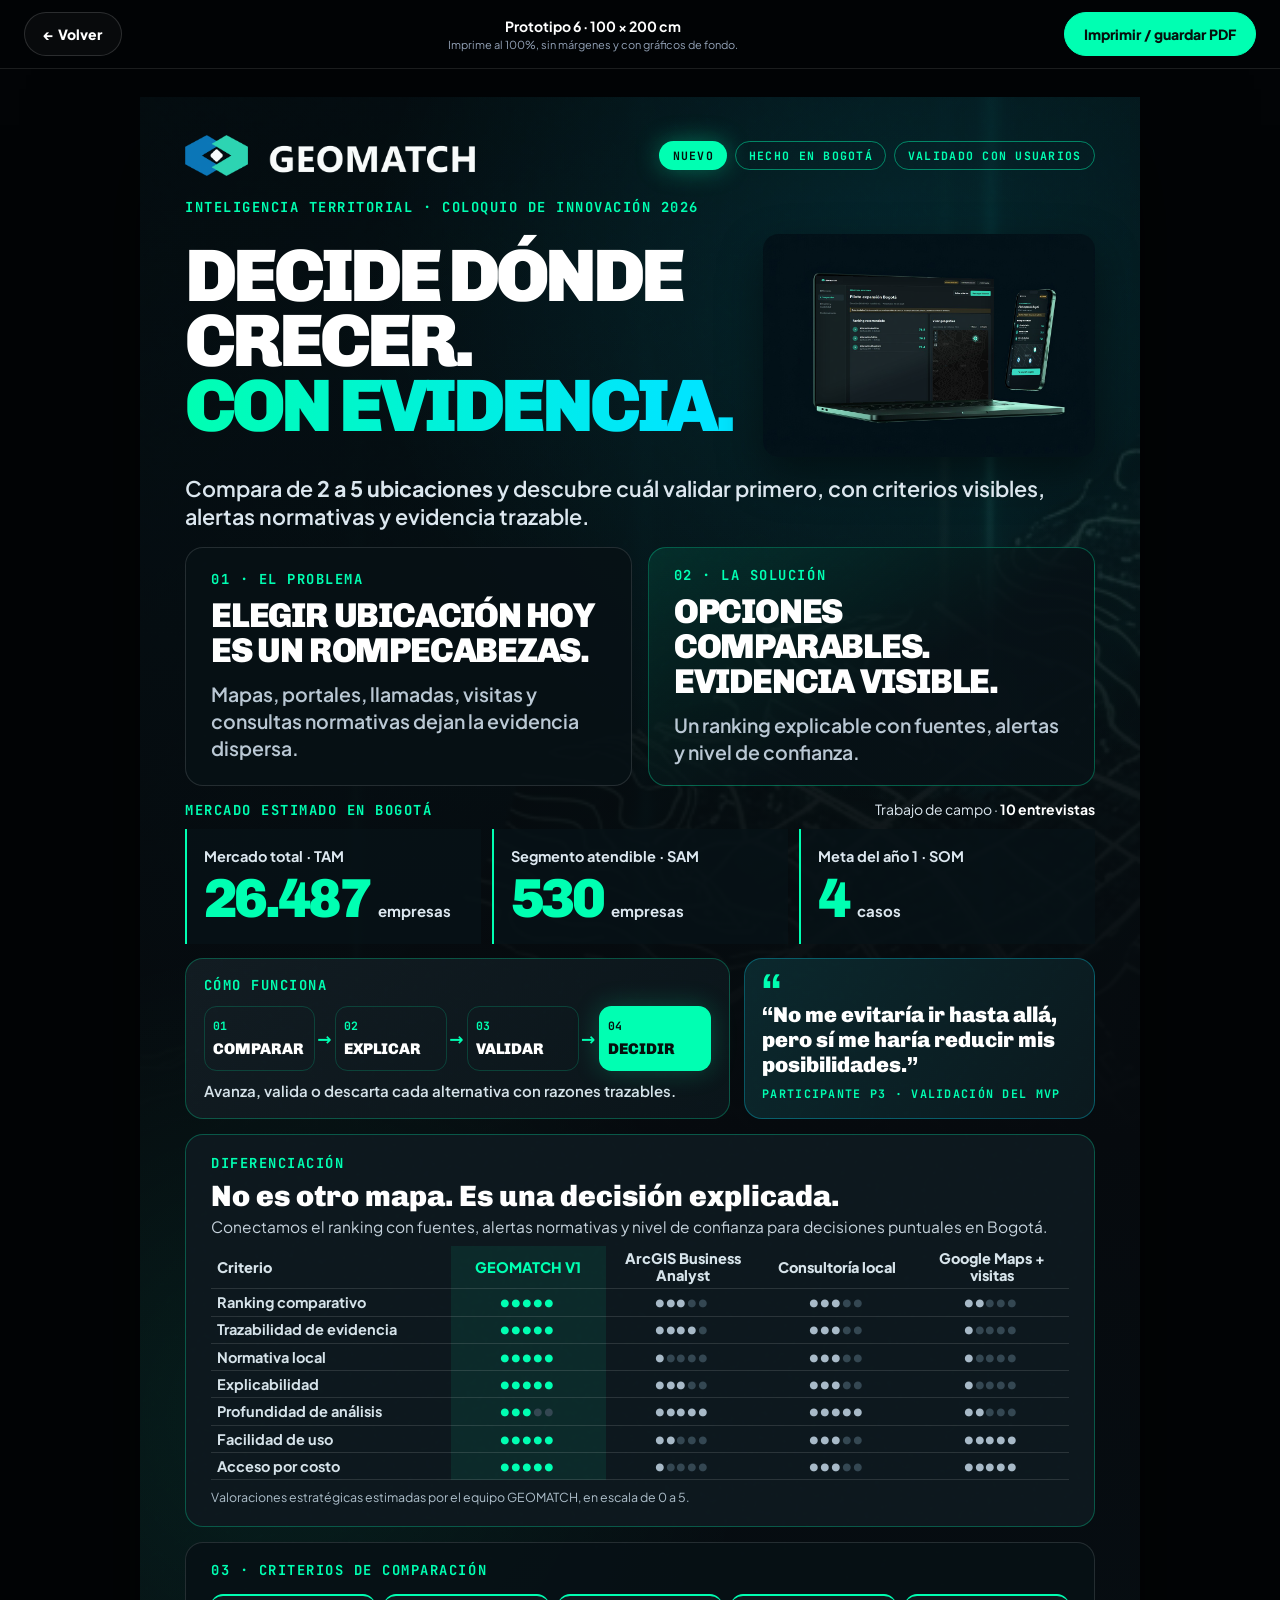
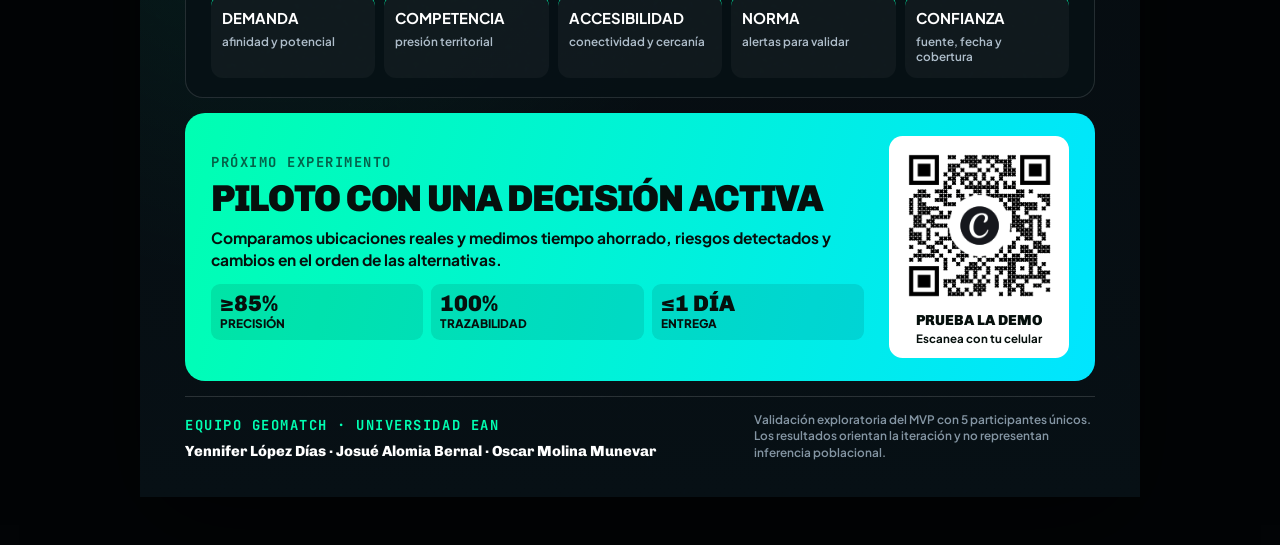
==== impreso/index.html @ 8d7f6aca "Publicar el póster GEOMATCH Prototipo 6" ====
<!doctype html>
<html lang="es">
  <head>
    <meta charset="utf-8" />
    <meta name="viewport" content="width=device-width, initial-scale=1" />
    <meta name="theme-color" content="#020406" />
    <meta
      name="description"
      content="Póster GEOMATCH Prototipo 6, en formato vertical de 100 × 200 cm."
    />
    <link rel="icon" type="image/png" href="../geomatch_logo_negativo.png" />
    <link rel="preconnect" href="https://fonts.googleapis.com" />
    <link rel="preconnect" href="https://fonts.gstatic.com" crossorigin />
    <link
      href="https://fonts.googleapis.com/css2?family=Chivo:wght@400;700;900&family=JetBrains+Mono:wght@500;700&family=Plus+Jakarta+Sans:wght@500;600;700;800&display=swap"
      rel="stylesheet"
    />
    <link rel="stylesheet" href="poster-v6.css" />
    <title>GEOMATCH · Póster 100 × 200 cm · Prototipo 6</title>
  </head>
  <body>
    <nav class="toolbar no-print" aria-label="Controles de impresión">
      <a class="button button-ghost" href="../" aria-label="Volver al selector">← Volver</a>
      <div class="print-spec">
        <strong>Prototipo 6 · 100 × 200 cm</strong>
        <span>Imprime al 100%, sin márgenes y con gráficos de fondo.</span>
      </div>
      <button class="button button-primary" id="print-button" type="button">Imprimir / guardar PDF</button>
    </nav>

    <main class="preview-stage">
      <article class="poster" aria-label="Póster GEOMATCH para coloquio">
        <div class="map-bg" aria-hidden="true"></div>
        <div class="poster-inner">
          <header class="brand-row">
            <img class="brand-logo" src="../geomatch_logo_negativo.png" alt="GEOMATCH" />
            <div class="eyebrows" aria-label="Estado del proyecto">
              <span class="eyebrow eyebrow-solid">Nuevo</span>
              <span class="eyebrow">Hecho en Bogotá</span>
              <span class="eyebrow">Validado con usuarios</span>
            </div>
          </header>

          <section class="hero">
            <p class="overline">Inteligencia territorial · Coloquio de Innovación 2026</p>
            <div class="hero-heading">
              <h1>
                <span>Decide dónde</span>
                <span>crecer.</span>
                <span class="gradient-text">Con evidencia.</span>
              </h1>
              <img class="mockup" src="../mockup_real.jpg" alt="GEOMATCH en un computador portátil y un celular" />
            </div>
            <p class="hero-copy">
              Compara de <strong>2 a 5 ubicaciones</strong> y descubre cuál validar primero, con criterios visibles,
              alertas normativas y evidencia trazable.
            </p>
          </section>

          <section class="evidence-grid" aria-label="El problema y la solución">
            <div class="evidence-card">
              <p class="section-label">01 · El problema</p>
              <h2>Elegir ubicación hoy es un rompecabezas.</h2>
              <p>Mapas, portales, llamadas, visitas y consultas normativas dejan la evidencia dispersa.</p>
            </div>
            <div class="evidence-card accent-card">
              <p class="section-label">02 · La solución</p>
              <h2>Opciones comparables. Evidencia visible.</h2>
              <p>Un ranking explicable con fuentes, alertas y nivel de confianza.</p>
            </div>
          </section>

          <section class="market" aria-labelledby="market-title">
            <div class="market-header">
              <h2 id="market-title" class="section-label">Mercado estimado en Bogotá</h2>
              <p>Trabajo de campo · <strong>10 entrevistas</strong></p>
            </div>
            <dl class="metrics">
              <div class="metric">
                <dt>Mercado total · TAM</dt>
                <dd><strong>26.487</strong><span>empresas</span></dd>
              </div>
              <div class="metric">
                <dt>Segmento atendible · SAM</dt>
                <dd><strong>530</strong><span>empresas</span></dd>
              </div>
              <div class="metric">
                <dt>Meta del año 1 · SOM</dt>
                <dd><strong>4</strong><span>casos</span></dd>
              </div>
            </dl>
          </section>

          <div class="process-row">
            <section class="flow" aria-labelledby="flow-title">
              <h2 class="section-label" id="flow-title">Cómo funciona</h2>
              <ol>
                <li><b>01</b><span>Comparar</span></li>
                <li><b>02</b><span>Explicar</span></li>
                <li><b>03</b><span>Validar</span></li>
                <li class="active"><b>04</b><span>Decidir</span></li>
              </ol>
              <p class="flow-caption">Avanza, valida o descarta cada alternativa con razones trazables.</p>
            </section>
            <figure class="testimonial" aria-labelledby="testimonial-credit">
              <span class="testimonial-mark" aria-hidden="true">“</span>
              <blockquote>
                <p>“No me evitaría ir hasta allá, pero sí me haría reducir mis posibilidades.”</p>
              </blockquote>
              <figcaption class="section-label" id="testimonial-credit">Participante P3 · Validación del MVP</figcaption>
            </figure>
          </div>

          <section class="comparison" aria-labelledby="comparison-title">
            <p class="section-label">Diferenciación</p>
            <h2 id="comparison-title">No es otro mapa. Es una decisión explicada.</h2>
            <p class="comparison-intro">Conectamos el ranking con fuentes, alertas normativas y nivel de confianza para decisiones puntuales en Bogotá.</p>
            <table aria-labelledby="comparison-title" aria-describedby="comparison-note">
              <colgroup>
                <col class="comparison-criterion" />
                <col span="4" />
              </colgroup>
              <thead>
                <tr>
                  <th scope="col">Criterio</th>
                  <th scope="col">GEOMATCH V1</th>
                  <th scope="col">ArcGIS Business Analyst</th>
                  <th scope="col">Consultoría local</th>
                  <th scope="col">Google Maps + visitas</th>
                </tr>
              </thead>
              <tbody>
                <tr>
                  <th scope="row">Ranking comparativo</th>
                  <td><span class="score-label">5 de 5</span><span class="score" aria-hidden="true"><span>●●●●●</span></span></td>
                  <td><span class="score-label">3 de 5</span><span class="score" aria-hidden="true"><span>●●●</span>●●</span></td>
                  <td><span class="score-label">3 de 5</span><span class="score" aria-hidden="true"><span>●●●</span>●●</span></td>
                  <td><span class="score-label">2 de 5</span><span class="score" aria-hidden="true"><span>●●</span>●●●</span></td>
                </tr>
                <tr>
                  <th scope="row">Trazabilidad de evidencia</th>
                  <td><span class="score-label">5 de 5</span><span class="score" aria-hidden="true"><span>●●●●●</span></span></td>
                  <td><span class="score-label">4 de 5</span><span class="score" aria-hidden="true"><span>●●●●</span>●</span></td>
                  <td><span class="score-label">3 de 5</span><span class="score" aria-hidden="true"><span>●●●</span>●●</span></td>
                  <td><span class="score-label">1 de 5</span><span class="score" aria-hidden="true"><span>●</span>●●●●</span></td>
                </tr>
                <tr>
                  <th scope="row">Normativa local</th>
                  <td><span class="score-label">5 de 5</span><span class="score" aria-hidden="true"><span>●●●●●</span></span></td>
                  <td><span class="score-label">1 de 5</span><span class="score" aria-hidden="true"><span>●</span>●●●●</span></td>
                  <td><span class="score-label">3 de 5</span><span class="score" aria-hidden="true"><span>●●●</span>●●</span></td>
                  <td><span class="score-label">1 de 5</span><span class="score" aria-hidden="true"><span>●</span>●●●●</span></td>
                </tr>
                <tr>
                  <th scope="row">Explicabilidad</th>
                  <td><span class="score-label">5 de 5</span><span class="score" aria-hidden="true"><span>●●●●●</span></span></td>
                  <td><span class="score-label">3 de 5</span><span class="score" aria-hidden="true"><span>●●●</span>●●</span></td>
                  <td><span class="score-label">3 de 5</span><span class="score" aria-hidden="true"><span>●●●</span>●●</span></td>
                  <td><span class="score-label">1 de 5</span><span class="score" aria-hidden="true"><span>●</span>●●●●</span></td>
                </tr>
                <tr>
                  <th scope="row">Profundidad de análisis</th>
                  <td><span class="score-label">3 de 5</span><span class="score" aria-hidden="true"><span>●●●</span>●●</span></td>
                  <td><span class="score-label">5 de 5</span><span class="score" aria-hidden="true"><span>●●●●●</span></span></td>
                  <td><span class="score-label">5 de 5</span><span class="score" aria-hidden="true"><span>●●●●●</span></span></td>
                  <td><span class="score-label">2 de 5</span><span class="score" aria-hidden="true"><span>●●</span>●●●</span></td>
                </tr>
                <tr>
                  <th scope="row">Facilidad de uso</th>
                  <td><span class="score-label">5 de 5</span><span class="score" aria-hidden="true"><span>●●●●●</span></span></td>
                  <td><span class="score-label">2 de 5</span><span class="score" aria-hidden="true"><span>●●</span>●●●</span></td>
                  <td><span class="score-label">3 de 5</span><span class="score" aria-hidden="true"><span>●●●</span>●●</span></td>
                  <td><span class="score-label">5 de 5</span><span class="score" aria-hidden="true"><span>●●●●●</span></span></td>
                </tr>
                <tr>
                  <th scope="row">Acceso por costo</th>
                  <td><span class="score-label">5 de 5</span><span class="score" aria-hidden="true"><span>●●●●●</span></span></td>
                  <td><span class="score-label">1 de 5</span><span class="score" aria-hidden="true"><span>●</span>●●●●</span></td>
                  <td><span class="score-label">3 de 5</span><span class="score" aria-hidden="true"><span>●●●</span>●●</span></td>
                  <td><span class="score-label">5 de 5</span><span class="score" aria-hidden="true"><span>●●●●●</span></span></td>
                </tr>
              </tbody>
            </table>
            <p class="comparison-note" id="comparison-note">Valoraciones estratégicas estimadas por el equipo GEOMATCH, en escala de 0 a 5.</p>
          </section>

          <section class="value-card" aria-labelledby="criteria-title">
            <h2 class="section-label" id="criteria-title">03 · Criterios de comparación</h2>
            <ul>
              <li><b>Demanda</b><span>afinidad y potencial</span></li>
              <li><b>Competencia</b><span>presión territorial</span></li>
              <li><b>Accesibilidad</b><span>conectividad y cercanía</span></li>
              <li><b>Norma</b><span>alertas para validar</span></li>
              <li><b>Confianza</b><span>fuente, fecha y cobertura</span></li>
            </ul>
          </section>

          <section class="pilot">
            <div class="pilot-copy">
              <p class="section-label dark-label">Próximo experimento</p>
              <h2>Piloto con una decisión activa</h2>
              <p>Comparamos ubicaciones reales y medimos tiempo ahorrado, riesgos detectados y cambios en el orden de las alternativas.</p>
              <div class="goals" aria-label="Metas del piloto">
                <span><b>≥85%</b> precisión</span>
                <span><b>100%</b> trazabilidad</span>
                <span><b>≤1 día</b> entrega</span>
              </div>
            </div>
            <figure class="qr-block">
              <img src="../qr_demo.png" alt="Código QR de la demo de GEOMATCH" />
              <figcaption><strong>Prueba la demo</strong><span>Escanea con tu celular</span></figcaption>
            </figure>
          </section>

          <footer class="poster-footer">
            <div>
              <p class="section-label">Equipo GEOMATCH · Universidad EAN</p>
              <p class="team">Yennifer López Días · Josué Alomia Bernal · Oscar Molina Munevar</p>
            </div>
            <p class="source-note">
              Validación exploratoria del MVP con 5 participantes únicos. Los resultados orientan la iteración y no representan inferencia poblacional.
            </p>
          </footer>
        </div>
      </article>
    </main>

    <script src="poster-v2.js"></script>
  </body>
</html>
---- impreso/poster-v6.css ----
:root {
  color-scheme: dark;
  font-family: "Plus Jakarta Sans", system-ui, sans-serif;
  background: #020406;
}

* {
  box-sizing: border-box;
}

html,
body {
  min-height: 100%;
  margin: 0;
  background: #020406;
}

body {
  color: #fff;
}

.toolbar {
  position: sticky;
  top: 0;
  z-index: 20;
  min-height: 68px;
  padding: 12px 24px;
  display: flex;
  align-items: center;
  justify-content: space-between;
  gap: 20px;
  background: rgb(2 4 6 / 88%);
  border-bottom: 1px solid rgb(255 255 255 / 10%);
  backdrop-filter: blur(18px);
}

.button {
  min-height: 44px;
  padding: 0 19px;
  border-radius: 999px;
  display: inline-flex;
  align-items: center;
  justify-content: center;
  border: 1px solid rgb(255 255 255 / 14%);
  font: 800 14px/1 "Plus Jakarta Sans", sans-serif;
  text-decoration: none;
  cursor: pointer;
}

.button-ghost {
  color: #fff;
  background: rgb(255 255 255 / 3%);
}

.button-primary {
  border-color: #00ffb2;
  background: #00ffb2;
  color: #06100d;
}

.print-spec {
  display: flex;
  flex-direction: column;
  text-align: center;
}

.print-spec strong {
  font-size: 14px;
  color: #fff;
}

.print-spec span {
  margin-top: 3px;
  font-size: 11px;
  color: #94a3b8;
}

.preview-stage {
  padding: 28px 20px 48px;
  display: flex;
  justify-content: center;
  overflow: auto;
}

.poster {
  position: relative;
  width: min(1000px, calc(100vw - 40px));
  aspect-ratio: 1 / 2;
  overflow: hidden;
  container-type: inline-size;
  background: #071015;
  color: #fff;
  box-shadow: 0 28px 100px rgb(0 0 0 / 55%);
  isolation: isolate;
  -webkit-print-color-adjust: exact;
  print-color-adjust: exact;
}

.poster::before {
  content: "";
  position: absolute;
  inset: 0;
  z-index: -1;
  background:
    radial-gradient(circle at 76% 9%, rgb(0 229 255 / 11%), transparent 27%),
    radial-gradient(circle at 14% 66%, rgb(0 255 178 / 8%), transparent 30%),
    linear-gradient(180deg, rgb(4 11 15 / 12%), #060a0e 52%, #071015);
}

.poster::after {
  content: "";
  position: absolute;
  inset: 0;
  z-index: 5;
  pointer-events: none;
  opacity: 0.13;
  background-image: url("data:image/svg+xml,%3Csvg viewBox='0 0 180 180' xmlns='http://www.w3.org/2000/svg'%3E%3Cfilter id='n'%3E%3CfeTurbulence type='fractalNoise' baseFrequency='.95' numOctaves='2' stitchTiles='stitch'/%3E%3C/filter%3E%3Crect width='100%25' height='100%25' filter='url(%23n)' opacity='.18'/%3E%3C/svg%3E");
  mix-blend-mode: soft-light;
}

.map-bg {
  position: absolute;
  inset: 0;
  z-index: -2;
  background-image: linear-gradient(180deg, rgb(3 9 13 / 35%), rgb(3 9 13 / 90%)), url("../ean-logo.jpeg");
  background-size: cover;
  background-position: center;
  opacity: 0.45;
}

.poster-inner {
  height: 100%;
  padding: 3.8cqw 4.5cqw 3.6cqw;
  display: grid;
  grid-auto-rows: auto;
  align-content: space-between;
  gap: 1.35cqw;
}

.brand-row {
  display: flex;
  align-items: center;
  justify-content: space-between;
  gap: 2cqw;
}

.brand-logo {
  width: 29cqw;
  height: auto;
  display: block;
}

.eyebrows {
  display: flex;
  flex-wrap: wrap;
  justify-content: flex-end;
  gap: 0.8cqw;
  max-width: 52cqw;
}

.eyebrow,
.section-label,
.overline {
  font-family: "JetBrains Mono", monospace;
  font-weight: 700;
  letter-spacing: 0.11em;
  text-transform: uppercase;
}

.eyebrow {
  padding: 0.8cqw 1.25cqw;
  border: 0.12cqw solid rgb(0 255 178 / 46%);
  border-radius: 999px;
  color: #00ffb2;
  font-size: 1.15cqw;
  line-height: 1;
}

.eyebrow-solid {
  background: #00ffb2;
  color: #06100d;
  box-shadow: 0 0 2.4cqw rgb(0 255 178 / 35%);
}

.hero {
  padding-top: 0.8cqw;
}

.hero-heading {
  display: grid;
  grid-template-columns: 56cqw minmax(0, 1fr);
  gap: 1.8cqw;
  align-items: center;
  margin-top: 1.75cqw;
}

.overline,
.section-label {
  margin: 0;
  color: #00ffb2;
  font-size: 1.38cqw;
  line-height: 1.25;
}

.hero h1 {
  margin: 0;
  font-family: "Chivo", sans-serif;
  font-size: 7.45cqw;
  font-weight: 900;
  line-height: 0.87;
  letter-spacing: -0.055em;
  text-transform: uppercase;
}

.hero h1 span {
  display: block;
}

.gradient-text {
  padding-bottom: 0.75cqw;
  color: #00ffb2;
  background: linear-gradient(90deg, #00ffb2 0%, #00e5ff 88%);
  -webkit-background-clip: text;
  background-clip: text;
  -webkit-text-fill-color: transparent;
}

.hero-copy {
  max-width: 86cqw;
  margin: 1.8cqw 0 0;
  color: #dce7ef;
  font-size: 2.15cqw;
  font-weight: 600;
  line-height: 1.34;
}

.evidence-card h2,
.pilot h2 {
  margin: 0.95cqw 0 0;
  font-family: "Chivo", sans-serif;
  font-weight: 900;
  text-transform: uppercase;
  letter-spacing: -0.035em;
}

.mockup {
  width: 100%;
  height: auto;
  display: block;
  border-radius: 1.55cqw;
  box-shadow: 0 1.8cqw 4.5cqw rgb(0 0 0 / 48%);
}

.market-header {
  display: flex;
  align-items: baseline;
  justify-content: space-between;
  gap: 1.4cqw;
  margin-bottom: 0.9cqw;
}

.market-header p {
  margin: 0;
  color: #dce7ef;
  font-size: 1.4cqw;
  line-height: 1.25;
}

.market-header strong {
  color: #fff;
}

.metrics {
  display: grid;
  grid-template-columns: repeat(3, minmax(0, 1fr));
  gap: 1.15cqw;
  margin: 0;
}

.metric {
  min-height: 11.5cqw;
  padding: 1.35cqw 1.65cqw;
  display: flex;
  flex-direction: column;
  justify-content: center;
  border-left: 0.28cqw solid #00ffb2;
  background: rgb(7 18 23 / 80%);
}

.metric dt {
  color: #dce7ef;
  font-size: 1.45cqw;
  font-weight: 700;
  line-height: 1.2;
}

.metric dd {
  display: flex;
  align-items: baseline;
  gap: 0.8cqw;
  margin: 0.85cqw 0 0;
}

.metric strong {
  color: #00ffb2;
  font-family: "Chivo", sans-serif;
  font-size: 5.5cqw;
  font-weight: 900;
  line-height: 0.9;
  letter-spacing: -0.06em;
}

.metric span {
  color: #dce7ef;
  font-size: 1.5cqw;
  font-weight: 700;
  line-height: 1.28;
}

.process-row {
  display: grid;
  grid-template-columns: minmax(0, 1.55fr) minmax(0, 1fr);
  gap: 1.4cqw;
}

.flow,
.testimonial {
  margin: 0;
  padding: 1.6cqw 1.75cqw;
  border: 0.12cqw solid rgb(0 255 178 / 26%);
  border-radius: 1.8cqw;
  background: linear-gradient(135deg, #121c22, #0a151a);
}

.flow {
  display: flex;
  flex-direction: column;
  justify-content: center;
}

.flow ol {
  margin: 1.2cqw 0 0;
  padding: 0;
  display: grid;
  grid-template-columns: repeat(4, minmax(0, 1fr));
  gap: 2cqw;
  list-style: none;
}

.flow li {
  position: relative;
  min-height: 6.5cqw;
  padding: 0.75cqw 0.8cqw;
  display: flex;
  flex-direction: column;
  justify-content: center;
  border: 0.11cqw solid rgb(0 255 178 / 18%);
  border-radius: 1.25cqw;
}

.flow li:not(:last-child)::after {
  content: "→" / "";
  position: absolute;
  left: 100%;
  top: 50%;
  width: 2cqw;
  transform: translateY(-50%);
  color: #00ffb2;
  text-align: center;
  font: 700 1.7cqw/1 system-ui, sans-serif;
}

.flow li.active {
  background: #00ffb2;
  color: #06100d;
  box-shadow: 0 0 2.6cqw rgb(0 255 178 / 22%);
}

.flow b {
  color: #00ffb2;
  font: 700 1.15cqw/1 "JetBrains Mono", monospace;
}

.flow .active b {
  color: #06100d;
}

.flow span {
  margin-top: 0.75cqw;
  font-family: "Chivo", sans-serif;
  font-size: 1.55cqw;
  font-weight: 900;
  text-transform: uppercase;
}

.flow-caption {
  margin: 1cqw 0 0;
  color: #d6e3ea;
  font-size: 1.5cqw;
  font-weight: 600;
  line-height: 1.3;
}

.testimonial {
  display: flex;
  flex-direction: column;
  justify-content: center;
  border-color: rgb(0 229 255 / 30%);
  background: linear-gradient(125deg, #0b282d, #0b191e);
}

.testimonial-mark {
  color: #00ffb2;
  font: 900 3.7cqw/0.65 "Chivo", sans-serif;
}

.testimonial blockquote {
  margin: 0.4cqw 0 0.9cqw;
}

.testimonial blockquote p {
  margin: 0;
  font: 900 2.15cqw/1.16 "Chivo", sans-serif;
}

.testimonial figcaption {
  font-size: 1.17cqw;
}

.evidence-grid {
  display: grid;
  grid-template-columns: repeat(2, minmax(0, 1fr));
  gap: 1.55cqw;
}

.evidence-card,
.value-card {
  padding: 1.9cqw 2.5cqw;
  display: flex;
  flex-direction: column;
  justify-content: center;
  border: 0.12cqw solid rgb(255 255 255 / 12%);
  border-radius: 1.8cqw;
  background: rgb(7 17 22 / 90%);
}

.accent-card {
  border-color: rgb(0 255 178 / 30%);
  background: linear-gradient(145deg, rgb(0 255 178 / 10%), rgb(7 17 22 / 92%) 58%);
}

.evidence-card h2 {
  font-size: 3.45cqw;
  line-height: 1.02;
}

.evidence-card > p:not(.section-label) {
  margin: 1.25cqw 0 0;
  color: #bac8d4;
  font-size: 1.95cqw;
  font-weight: 600;
  line-height: 1.4;
}

.comparison {
  padding: 2.05cqw 2.5cqw;
  border: 0.12cqw solid rgb(0 255 178 / 28%);
  border-radius: 1.8cqw;
  background: #0d181e;
}

.comparison h2 {
  margin: 0.75cqw 0 0;
  font: 900 2.95cqw/1.06 "Chivo", sans-serif;
}

.comparison-intro {
  margin: 0.55cqw 0 0.95cqw;
  color: #c5d2dc;
  font-size: 1.55cqw;
  line-height: 1.25;
}

.comparison table {
  width: 100%;
  border-collapse: collapse;
  table-layout: fixed;
  font-size: 1.45cqw;
  line-height: 1.14;
}

.comparison-criterion {
  width: 28%;
}

.comparison th,
.comparison td {
  padding: 0.48cqw 0.62cqw;
  border-bottom: 0.1cqw solid rgb(255 255 255 / 12%);
  text-align: center;
}

.comparison th:first-child {
  text-align: left;
}

.comparison thead th {
  color: #d6e3ea;
  font-weight: 800;
}

.comparison tbody th {
  color: #d6e3ea;
  font-weight: 700;
}

.comparison tr > :nth-child(2) {
  background: rgb(0 255 178 / 8%);
  color: #00ffb2;
}

.score {
  color: #344752;
  font: 700 1.27cqw/1 "JetBrains Mono", monospace;
  letter-spacing: 0.28cqw;
  white-space: nowrap;
}

.score > span {
  color: #a8bac8;
}

.comparison td:nth-child(2) .score > span {
  color: #00ffb2;
}

.score-label {
  position: absolute;
  width: 1px;
  height: 1px;
  padding: 0;
  overflow: hidden;
  clip-path: inset(50%);
  white-space: nowrap;
}

.comparison-note {
  margin: 0.95cqw 0 0;
  color: #aebfcb;
  font-size: 1.24cqw;
  line-height: 1.25;
}

.value-card ul {
  margin: 1.5cqw 0 0;
  padding: 0;
  display: grid;
  grid-template-columns: repeat(5, 1fr);
  gap: 0.9cqw;
  list-style: none;
}

.value-card li {
  padding: 1.35cqw 1.1cqw;
  border-radius: 1.2cqw;
  background: rgb(255 255 255 / 4%);
  border-top: 0.22cqw solid #00ffb2;
}

.value-card b,
.value-card span {
  display: block;
}

.value-card b {
  color: #fff;
  font-size: 1.48cqw;
  text-transform: uppercase;
}

.value-card span {
  margin-top: 0.65cqw;
  color: #aebdca;
  font-size: 1.17cqw;
  font-weight: 600;
  line-height: 1.3;
}

.pilot {
  padding: 2.3cqw 2.6cqw;
  display: grid;
  grid-template-columns: 1fr 18cqw;
  gap: 2.5cqw;
  align-items: center;
  border-radius: 2cqw;
  background: linear-gradient(105deg, #00ffb2, #00e5ff);
  color: #06100d;
}

.dark-label {
  color: rgb(6 16 13 / 66%);
}

.pilot h2 {
  font-size: 3.75cqw;
  line-height: 0.95;
}

.pilot-copy > p:not(.section-label) {
  margin: 1.1cqw 0 0;
  max-width: 62cqw;
  font-size: 1.55cqw;
  font-weight: 700;
  line-height: 1.38;
}

.goals {
  margin-top: 1.4cqw;
  display: grid;
  grid-template-columns: repeat(3, 1fr);
  gap: 0.8cqw;
}

.goals span {
  padding: 0.9cqw;
  border-radius: 0.9cqw;
  background: rgb(6 16 13 / 10%);
  font-size: 1.18cqw;
  font-weight: 800;
  text-transform: uppercase;
}

.goals b {
  display: block;
  font: 900 2.25cqw/1 "Chivo", sans-serif;
}

.qr-block {
  margin: 0;
  padding: 1.15cqw;
  border-radius: 1.35cqw;
  background: #fff;
  color: #06100d;
}

.qr-block img {
  width: 100%;
  aspect-ratio: 1;
  display: block;
}

.qr-block figcaption {
  margin-top: 0.65cqw;
  text-align: center;
}

.qr-block strong,
.qr-block span {
  display: block;
}

.qr-block strong {
  font-family: "Chivo", sans-serif;
  font-size: 1.45cqw;
  font-weight: 900;
  text-transform: uppercase;
}

.qr-block span {
  margin-top: 0.25cqw;
  font-size: 1.15cqw;
  font-weight: 700;
}

.poster-footer {
  padding-top: 1.55cqw;
  display: grid;
  grid-template-columns: 1.6fr 1fr;
  gap: 2.4cqw;
  align-items: end;
  border-top: 0.12cqw solid rgb(255 255 255 / 14%);
}

.team {
  margin: 0.8cqw 0 0;
  font-family: "Chivo", sans-serif;
  font-size: 1.47cqw;
  font-weight: 800;
  line-height: 1.28;
}

.source-note {
  margin: 0;
  color: #8495a3;
  font-size: 1.18cqw;
  font-weight: 600;
  line-height: 1.38;
}

@media (max-width: 700px) {
  .toolbar {
    padding: 10px 12px;
    flex-wrap: wrap;
  }

  .print-spec {
    order: 3;
    width: 100%;
  }

  .button {
    min-height: 40px;
    padding: 0 14px;
    font-size: 12px;
  }

  .preview-stage {
    padding: 18px 8px 32px;
  }

  .poster {
    width: calc(100vw - 16px);
  }
}

@page {
  size: 1000mm 2000mm;
  margin: 0;
}

@media print {
  html,
  body {
    width: 1000mm;
    height: 2000mm;
    margin: 0;
    background: #071015;
  }

  .no-print {
    display: none !important;
  }

  .preview-stage {
    width: 1000mm;
    height: 2000mm;
    padding: 0;
    display: block;
    overflow: hidden;
  }

  .poster {
    width: 1000mm;
    height: 2000mm;
    max-width: none;
    box-shadow: none;
  }
}
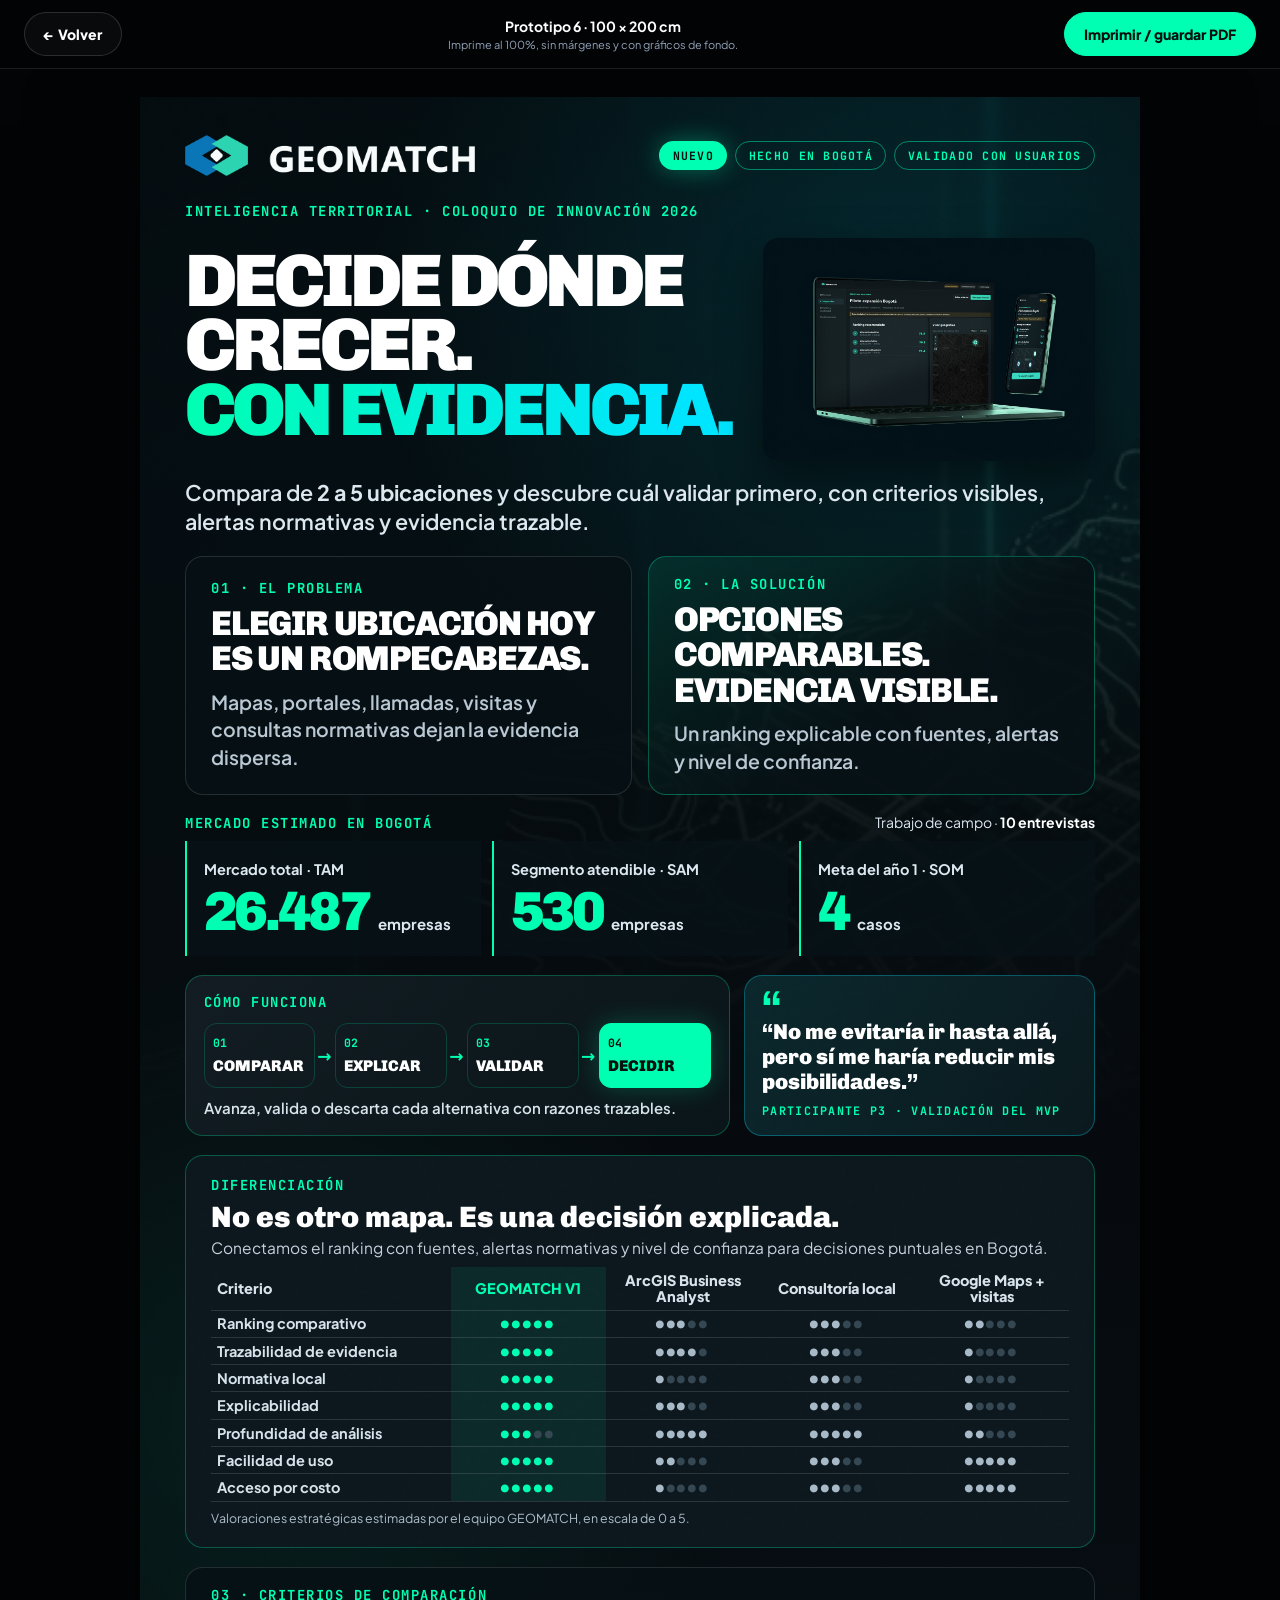
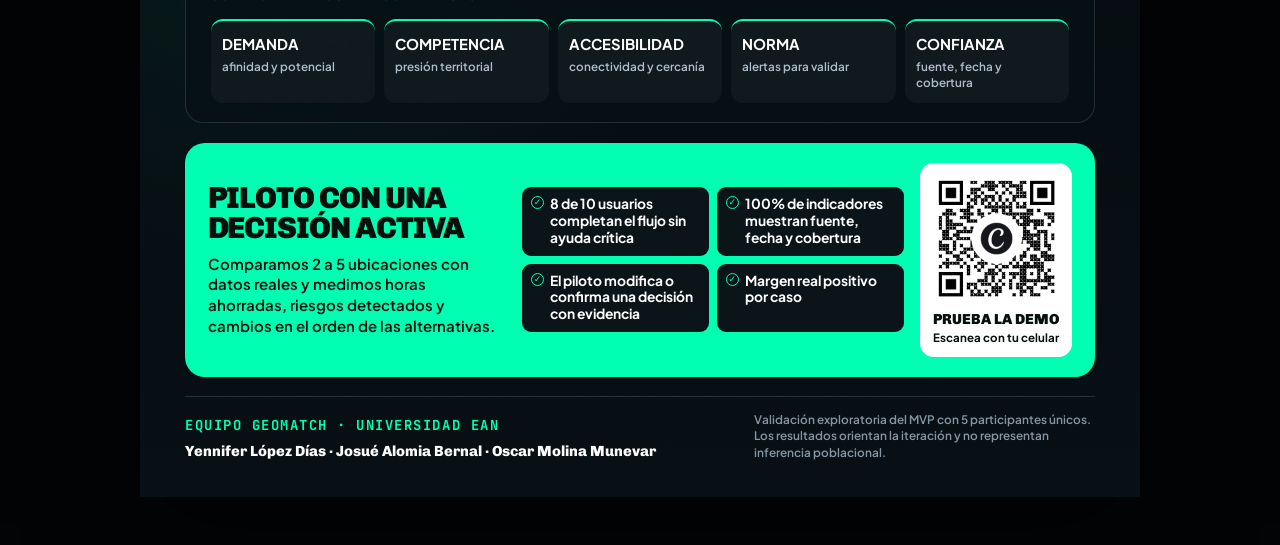
==== commit 5ac0395d: "Actualizar el bloque piloto según la referencia" ====
--- a/impreso/index.html
+++ b/impreso/index.html
@@ -15,7 +15,7 @@
       href="https://fonts.googleapis.com/css2?family=Chivo:wght@400;700;900&family=JetBrains+Mono:wght@500;700&family=Plus+Jakarta+Sans:wght@500;600;700;800&display=swap"
       rel="stylesheet"
     />
-    <link rel="stylesheet" href="poster-v6.css" />
+    <link rel="stylesheet" href="poster-v6.css?v=2" />
     <title>GEOMATCH · Póster 100 × 200 cm · Prototipo 6</title>
   </head>
   <body>
@@ -195,17 +195,17 @@
             </ul>
           </section>
 
-          <section class="pilot">
+          <section class="pilot" aria-labelledby="pilot-title">
             <div class="pilot-copy">
-              <p class="section-label dark-label">Próximo experimento</p>
-              <h2>Piloto con una decisión activa</h2>
-              <p>Comparamos ubicaciones reales y medimos tiempo ahorrado, riesgos detectados y cambios en el orden de las alternativas.</p>
-              <div class="goals" aria-label="Metas del piloto">
-                <span><b>≥85%</b> precisión</span>
-                <span><b>100%</b> trazabilidad</span>
-                <span><b>≤1 día</b> entrega</span>
-              </div>
-            </div>
+              <h2 id="pilot-title">Piloto con una decisión activa</h2>
+              <p>Comparamos 2 a 5 ubicaciones con datos reales y medimos horas ahorradas, riesgos detectados y cambios en el orden de las alternativas.</p>
+            </div>
+            <ul class="pilot-criteria" aria-label="Criterios de éxito del piloto">
+              <li><span class="pilot-check" aria-hidden="true">✓</span><span>8 de 10 usuarios completan el flujo sin ayuda crítica</span></li>
+              <li><span class="pilot-check" aria-hidden="true">✓</span><span>100% de indicadores muestran fuente, fecha y cobertura</span></li>
+              <li><span class="pilot-check" aria-hidden="true">✓</span><span>El piloto modifica o confirma una decisión con evidencia</span></li>
+              <li><span class="pilot-check" aria-hidden="true">✓</span><span>Margen real positivo por caso</span></li>
+            </ul>
             <figure class="qr-block">
               <img src="../qr_demo.png" alt="Código QR de la demo de GEOMATCH" />
               <figcaption><strong>Prueba la demo</strong><span>Escanea con tu celular</span></figcaption>
--- a/impreso/poster-v6.css
+++ b/impreso/poster-v6.css
@@ -587,52 +587,61 @@
 }
 
 .pilot {
-  padding: 2.3cqw 2.6cqw;
-  display: grid;
-  grid-template-columns: 1fr 18cqw;
-  gap: 2.5cqw;
+  padding: 2cqw 2.25cqw;
+  display: grid;
+  grid-template-columns: minmax(0, 1fr) minmax(0, 1.28fr) 15.2cqw;
+  gap: 1.65cqw;
   align-items: center;
   border-radius: 2cqw;
-  background: linear-gradient(105deg, #00ffb2, #00e5ff);
+  background: #00ffb2;
   color: #06100d;
 }
 
-.dark-label {
-  color: rgb(6 16 13 / 66%);
-}
-
 .pilot h2 {
-  font-size: 3.75cqw;
-  line-height: 0.95;
-}
-
-.pilot-copy > p:not(.section-label) {
+  margin: 0;
+  font-size: 3.05cqw;
+  line-height: 0.98;
+}
+
+.pilot-copy > p {
   margin: 1.1cqw 0 0;
-  max-width: 62cqw;
-  font-size: 1.55cqw;
+  font-size: 1.5cqw;
+  font-weight: 600;
+  line-height: 1.38;
+}
+
+.pilot-criteria {
+  margin: 0;
+  padding: 0;
+  display: grid;
+  grid-template-columns: repeat(2, minmax(0, 1fr));
+  gap: 0.8cqw;
+  list-style: none;
+}
+
+.pilot-criteria li {
+  display: grid;
+  grid-template-columns: 1.35cqw minmax(0, 1fr);
+  align-items: start;
+  gap: 0.55cqw;
+  padding: 0.9cqw 0.85cqw;
+  border-radius: 0.9cqw;
+  background: #0a1419;
+  color: #fff;
+  font-size: 1.38cqw;
   font-weight: 700;
-  line-height: 1.38;
-}
-
-.goals {
-  margin-top: 1.4cqw;
-  display: grid;
-  grid-template-columns: repeat(3, 1fr);
-  gap: 0.8cqw;
-}
-
-.goals span {
-  padding: 0.9cqw;
-  border-radius: 0.9cqw;
-  background: rgb(6 16 13 / 10%);
-  font-size: 1.18cqw;
-  font-weight: 800;
-  text-transform: uppercase;
-}
-
-.goals b {
-  display: block;
-  font: 900 2.25cqw/1 "Chivo", sans-serif;
+  line-height: 1.23;
+}
+
+.pilot-check {
+  display: grid;
+  place-items: center;
+  width: 1.35cqw;
+  aspect-ratio: 1;
+  border: 0.13cqw solid currentColor;
+  border-radius: 50%;
+  color: #00ffb2;
+  font: 800 0.9cqw/1 system-ui, sans-serif;
 }
 
 .qr-block {
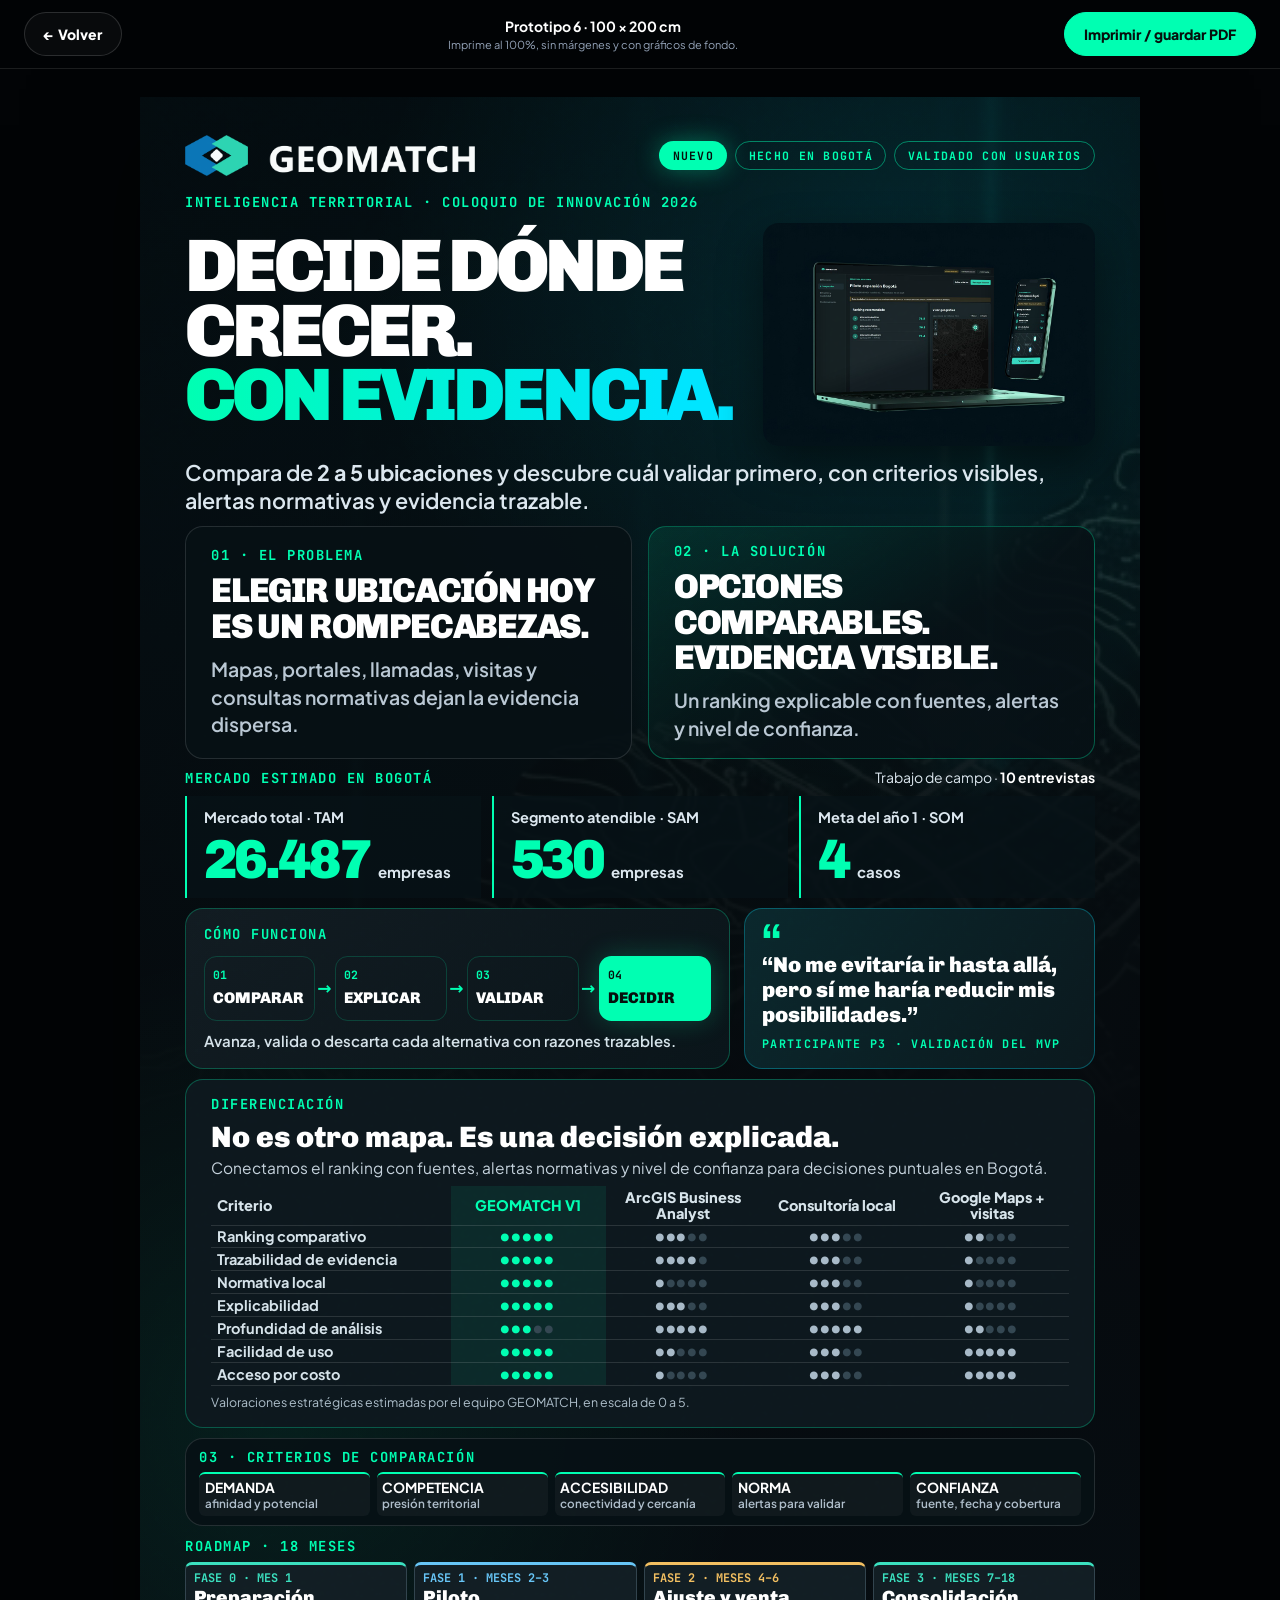
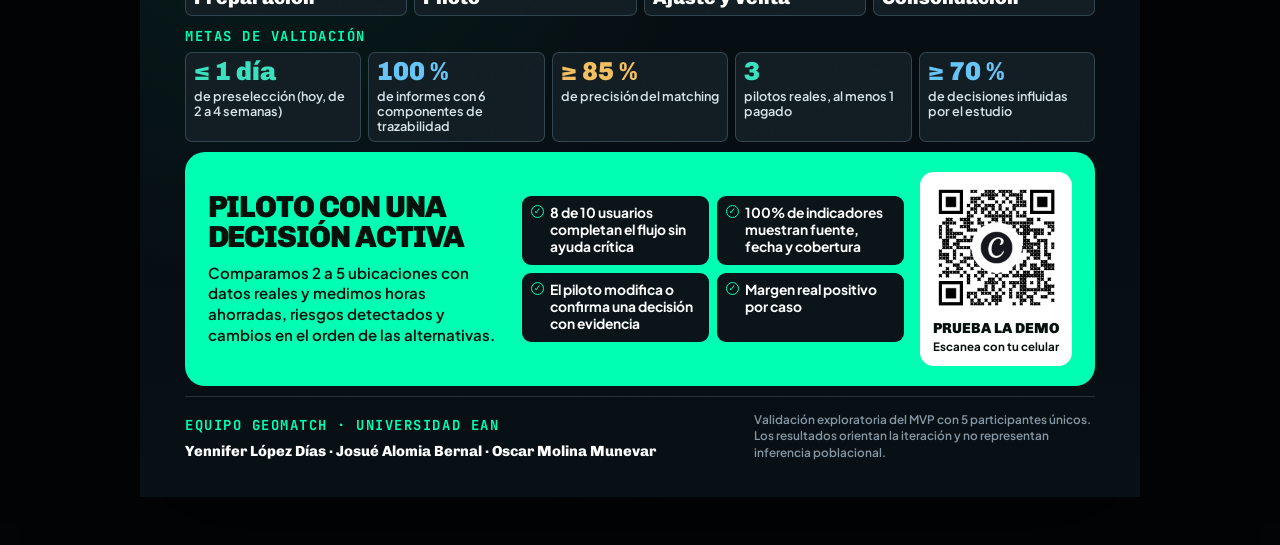
==== commit e58d98b3: "Incorporar roadmap y metas al póster" ====
--- a/impreso/index.html
+++ b/impreso/index.html
@@ -15,7 +15,7 @@
       href="https://fonts.googleapis.com/css2?family=Chivo:wght@400;700;900&family=JetBrains+Mono:wght@500;700&family=Plus+Jakarta+Sans:wght@500;600;700;800&display=swap"
       rel="stylesheet"
     />
-    <link rel="stylesheet" href="poster-v6.css?v=2" />
+    <link rel="stylesheet" href="poster-v6.css?v=3" />
     <title>GEOMATCH · Póster 100 × 200 cm · Prototipo 6</title>
   </head>
   <body>
@@ -184,16 +184,39 @@
             <p class="comparison-note" id="comparison-note">Valoraciones estratégicas estimadas por el equipo GEOMATCH, en escala de 0 a 5.</p>
           </section>
 
-          <section class="value-card" aria-labelledby="criteria-title">
-            <h2 class="section-label" id="criteria-title">03 · Criterios de comparación</h2>
-            <ul>
-              <li><b>Demanda</b><span>afinidad y potencial</span></li>
-              <li><b>Competencia</b><span>presión territorial</span></li>
-              <li><b>Accesibilidad</b><span>conectividad y cercanía</span></li>
-              <li><b>Norma</b><span>alertas para validar</span></li>
-              <li><b>Confianza</b><span>fuente, fecha y cobertura</span></li>
-            </ul>
-          </section>
+          <div class="planning">
+            <section class="value-card" aria-labelledby="criteria-title">
+              <h2 class="section-label" id="criteria-title">03 · Criterios de comparación</h2>
+              <ul>
+                <li><b>Demanda</b><span>afinidad y potencial</span></li>
+                <li><b>Competencia</b><span>presión territorial</span></li>
+                <li><b>Accesibilidad</b><span>conectividad y cercanía</span></li>
+                <li><b>Norma</b><span>alertas para validar</span></li>
+                <li><b>Confianza</b><span>fuente, fecha y cobertura</span></li>
+              </ul>
+            </section>
+
+            <section class="roadmap" aria-labelledby="roadmap-title">
+              <h2 class="section-label" id="roadmap-title">Roadmap · 18 meses</h2>
+              <ol>
+                <li><span>Fase 0 · Mes 1</span><strong>Preparación</strong></li>
+                <li><span>Fase 1 · Meses 2–3</span><strong>Piloto</strong></li>
+                <li><span>Fase 2 · Meses 4–6</span><strong>Ajuste y venta</strong></li>
+                <li><span>Fase 3 · Meses 7–18</span><strong>Consolidación</strong></li>
+              </ol>
+            </section>
+
+            <section class="targets" aria-labelledby="targets-title">
+              <h2 class="section-label" id="targets-title">Metas de validación</h2>
+              <ul>
+                <li><strong>≤ 1 día</strong><span>de preselección (hoy, de 2 a 4 semanas)</span></li>
+                <li><strong>100 %</strong><span>de informes con 6 componentes de trazabilidad</span></li>
+                <li><strong>≥ 85 %</strong><span>de precisión del matching</span></li>
+                <li><strong>3</strong><span>pilotos reales, al menos 1 pagado</span></li>
+                <li><strong>≥ 70 %</strong><span>de decisiones influidas por el estudio</span></li>
+              </ul>
+            </section>
+          </div>
 
           <section class="pilot" aria-labelledby="pilot-title">
             <div class="pilot-copy">
--- a/impreso/poster-v6.css
+++ b/impreso/poster-v6.css
@@ -134,7 +134,7 @@
   display: grid;
   grid-auto-rows: auto;
   align-content: space-between;
-  gap: 1.35cqw;
+  gap: 0.9cqw;
 }
 
 .brand-row {
@@ -191,7 +191,7 @@
   grid-template-columns: 56cqw minmax(0, 1fr);
   gap: 1.8cqw;
   align-items: center;
-  margin-top: 1.75cqw;
+  margin-top: 1.2cqw;
 }
 
 .overline,
@@ -227,7 +227,7 @@
 
 .hero-copy {
   max-width: 86cqw;
-  margin: 1.8cqw 0 0;
+  margin: 1.25cqw 0 0;
   color: #dce7ef;
   font-size: 2.15cqw;
   font-weight: 600;
@@ -278,7 +278,7 @@
 }
 
 .metric {
-  min-height: 11.5cqw;
+  min-height: 10cqw;
   padding: 1.35cqw 1.65cqw;
   display: flex;
   flex-direction: column;
@@ -435,7 +435,7 @@
 
 .evidence-card,
 .value-card {
-  padding: 1.9cqw 2.5cqw;
+  padding: 1.55cqw 2.5cqw;
   display: flex;
   flex-direction: column;
   justify-content: center;
@@ -463,7 +463,7 @@
 }
 
 .comparison {
-  padding: 2.05cqw 2.5cqw;
+  padding: 1.65cqw 2.5cqw;
   border: 0.12cqw solid rgb(0 255 178 / 28%);
   border-radius: 1.8cqw;
   background: #0d181e;
@@ -495,7 +495,7 @@
 
 .comparison th,
 .comparison td {
-  padding: 0.48cqw 0.62cqw;
+  padding: 0.26cqw 0.62cqw;
   border-bottom: 0.1cqw solid rgb(255 255 255 / 12%);
   text-align: center;
 }
@@ -551,18 +551,29 @@
   line-height: 1.25;
 }
 
-.value-card ul {
-  margin: 1.5cqw 0 0;
+.planning {
+  display: grid;
+  gap: 1.2cqw;
+}
+
+.planning .value-card {
+  padding: 0.95cqw 1.3cqw;
+}
+
+.value-card ul,
+.roadmap ol,
+.targets ul {
+  margin: 0.6cqw 0 0;
   padding: 0;
   display: grid;
-  grid-template-columns: repeat(5, 1fr);
-  gap: 0.9cqw;
+  grid-template-columns: repeat(5, minmax(0, 1fr));
+  gap: 0.7cqw;
   list-style: none;
 }
 
 .value-card li {
-  padding: 1.35cqw 1.1cqw;
-  border-radius: 1.2cqw;
+  padding: 0.45cqw 0.55cqw;
+  border-radius: 0.6cqw;
   background: rgb(255 255 255 / 4%);
   border-top: 0.22cqw solid #00ffb2;
 }
@@ -574,16 +585,75 @@
 
 .value-card b {
   color: #fff;
-  font-size: 1.48cqw;
+  font-size: 1.38cqw;
   text-transform: uppercase;
 }
 
 .value-card span {
-  margin-top: 0.65cqw;
+  margin-top: 0.16cqw;
   color: #aebdca;
   font-size: 1.17cqw;
   font-weight: 600;
-  line-height: 1.3;
+  line-height: 1.22;
+}
+
+.roadmap ol {
+  grid-template-columns: repeat(4, minmax(0, 1fr));
+}
+
+.roadmap li,
+.targets li {
+  --card-accent: #3be0bf;
+  padding: 0.65cqw 0.8cqw;
+  border: 0.1cqw solid rgb(148 185 203 / 25%);
+  border-radius: 0.7cqw;
+  background: #121e24;
+}
+
+.roadmap li {
+  border-top: 0.32cqw solid var(--card-accent);
+}
+
+.roadmap li:nth-child(2),
+.targets li:nth-child(2),
+.targets li:nth-child(5) {
+  --card-accent: #67c5f6;
+}
+
+.roadmap li:nth-child(3),
+.targets li:nth-child(3) {
+  --card-accent: #f2bf61;
+}
+
+.roadmap span,
+.roadmap strong,
+.targets span,
+.targets strong {
+  display: block;
+}
+
+.roadmap span {
+  color: var(--card-accent);
+  font: 700 1.19cqw/1.2 "JetBrains Mono", monospace;
+  text-transform: uppercase;
+}
+
+.roadmap strong {
+  margin-top: 0.28cqw;
+  font: 900 1.92cqw/1.08 "Chivo", sans-serif;
+}
+
+.targets strong {
+  color: var(--card-accent);
+  font: 900 2.6cqw/1 "Chivo", sans-serif;
+}
+
+.targets span {
+  margin-top: 0.34cqw;
+  color: #d6e3ea;
+  font-size: 1.27cqw;
+  font-weight: 600;
+  line-height: 1.2;
 }
 
 .pilot {
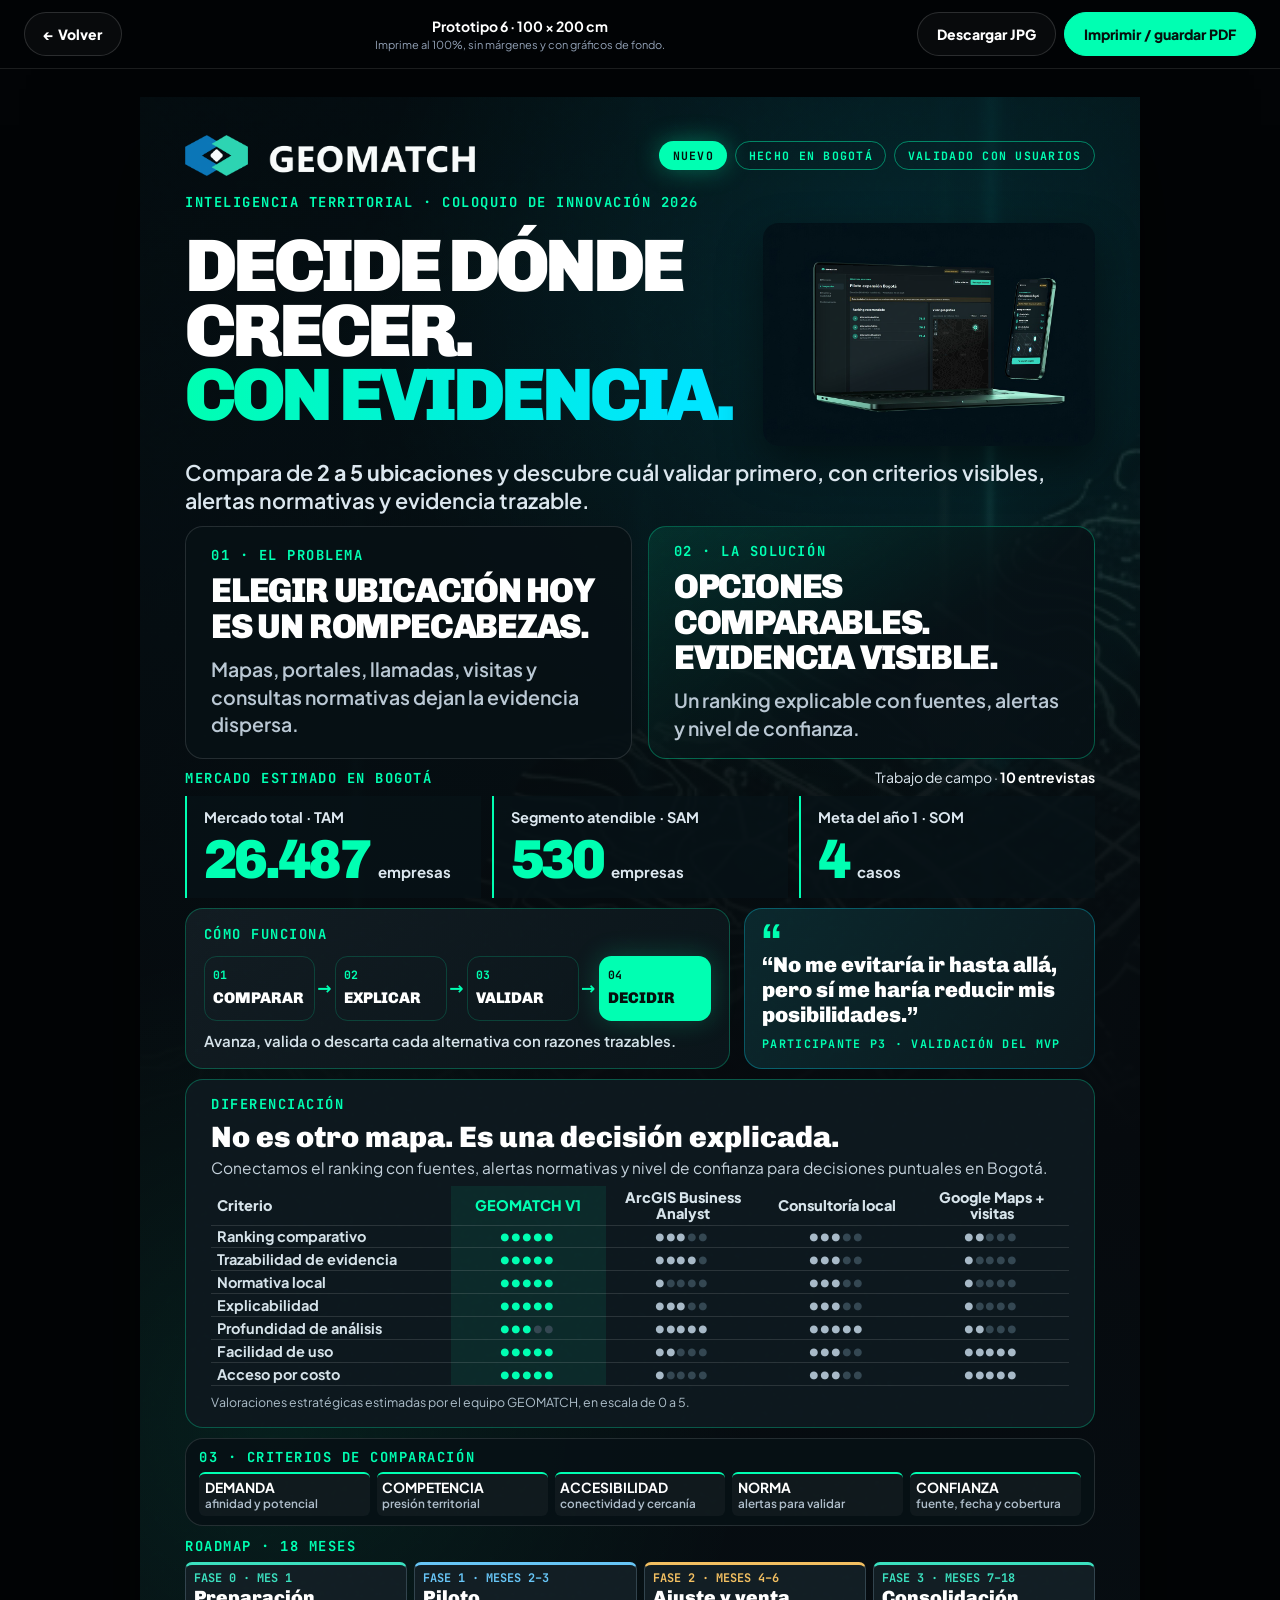
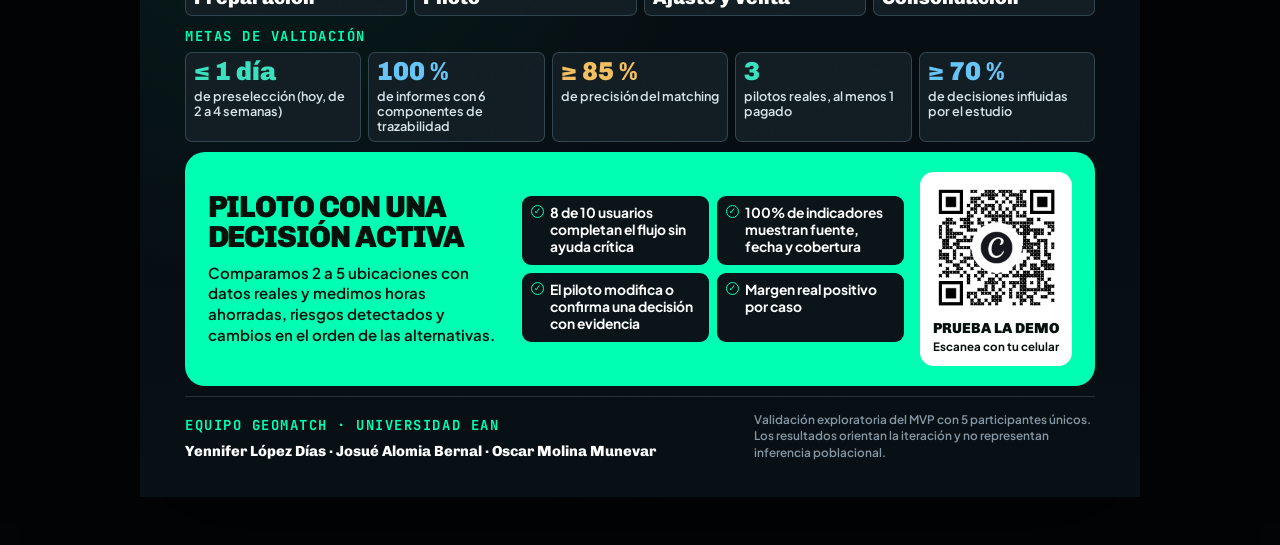
==== commit 2fde87f8: "Añadir descarga JPG del póster" ====
--- a/impreso/index.html
+++ b/impreso/index.html
@@ -15,7 +15,7 @@
       href="https://fonts.googleapis.com/css2?family=Chivo:wght@400;700;900&family=JetBrains+Mono:wght@500;700&family=Plus+Jakarta+Sans:wght@500;600;700;800&display=swap"
       rel="stylesheet"
     />
-    <link rel="stylesheet" href="poster-v6.css?v=3" />
+    <link rel="stylesheet" href="poster-v6.css?v=4" />
     <title>GEOMATCH · Póster 100 × 200 cm · Prototipo 6</title>
   </head>
   <body>
@@ -25,7 +25,10 @@
         <strong>Prototipo 6 · 100 × 200 cm</strong>
         <span>Imprime al 100%, sin márgenes y con gráficos de fondo.</span>
       </div>
-      <button class="button button-primary" id="print-button" type="button">Imprimir / guardar PDF</button>
+      <div class="toolbar-actions">
+        <a class="button button-ghost" href="geomatch-prototipo-6.jpg" download>Descargar JPG</a>
+        <button class="button button-primary" id="print-button" type="button">Imprimir / guardar PDF</button>
+      </div>
     </nav>
 
     <main class="preview-stage">
--- a/impreso/poster-v6.css
+++ b/impreso/poster-v6.css
@@ -45,6 +45,13 @@
   font: 800 14px/1 "Plus Jakarta Sans", sans-serif;
   text-decoration: none;
   cursor: pointer;
+}
+
+.toolbar-actions {
+  display: flex;
+  flex-wrap: wrap;
+  justify-content: flex-end;
+  gap: 8px;
 }
 
 .button-ghost {
@@ -780,6 +787,7 @@
   .toolbar {
     padding: 10px 12px;
     flex-wrap: wrap;
+    gap: 8px;
   }
 
   .print-spec {
@@ -799,6 +807,16 @@
 
   .poster {
     width: calc(100vw - 16px);
+  }
+}
+
+@media (max-width: 380px) {
+  .toolbar-actions {
+    gap: 5px;
+  }
+
+  .button {
+    padding-inline: 9px;
   }
 }
 
